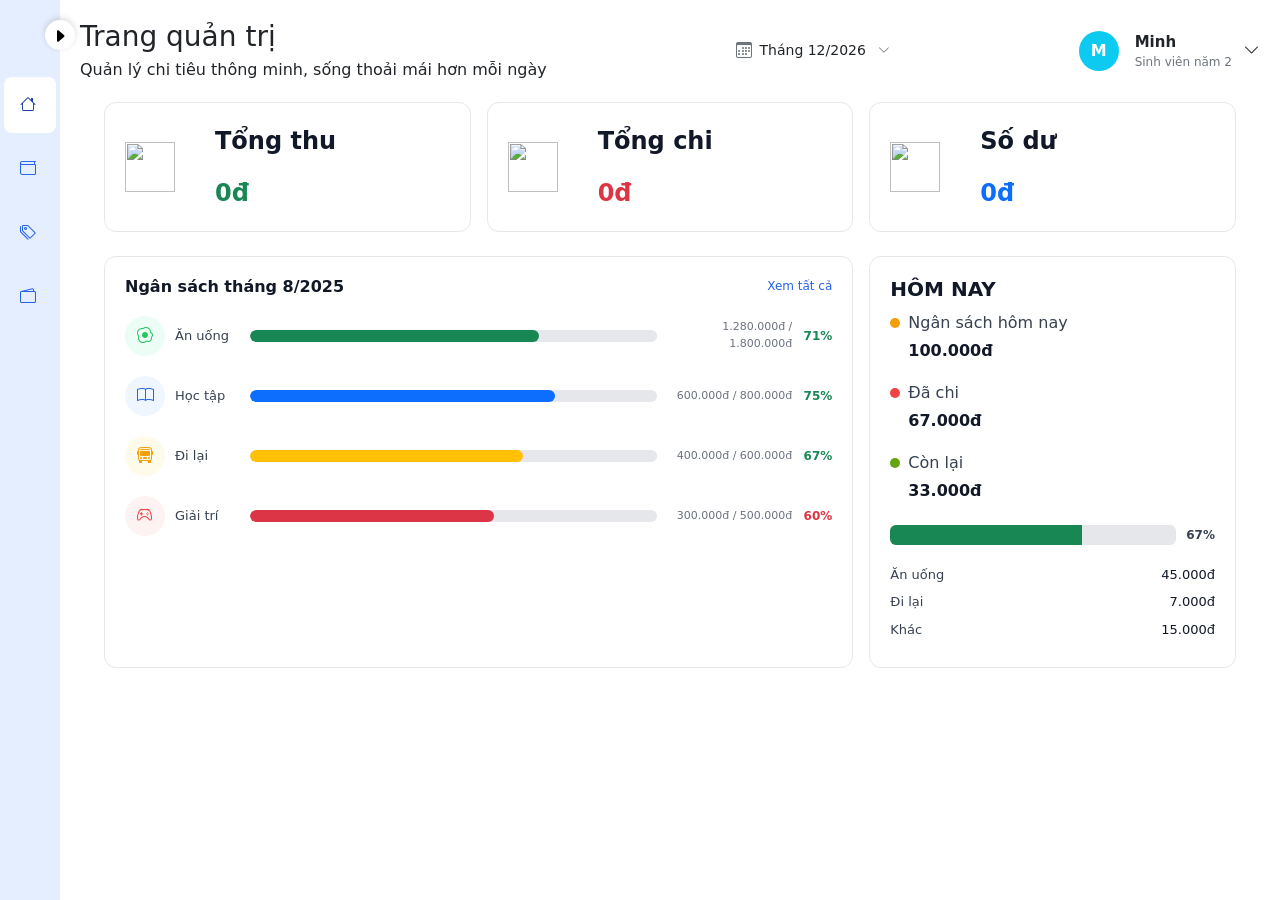
==== index.html @ 68b9fae6 "fix index" ====
<!doctype html>

<html lang="en">

<head>
    <meta charset="UTF-8" />
    <meta name="viewport" content="width=device-width, initial-scale=1" />
    <link href="https://cdn.jsdelivr.net/npm/bootstrap@5.3.8/dist/css/bootstrap.min.css" rel="stylesheet" />
    <link rel="stylesheet" href="https://cdn.jsdelivr.net/npm/bootstrap-icons@1.11.1/font/bootstrap-icons.css" />
    <link rel="stylesheet" href="./css/sidebar.css" />
    <link rel="stylesheet" href="./css/dashboard.css" />
    <meta name="description" content="quản lý giao dịch" />
    <title>Quản lý chi tiêu</title>
</head>

<body>
    <div class="d-flex">
        <nav class="sidebar collapsed d-flex flex-column flex-shrink-0 position-fixed">
            <button class="toggle-btn" onclick="toggleSidebar()">
                <i class="bi bi-caret-left-fill"></i>
            </button>

            <div class="p-4">
                <h4 class="logo-text fw-bold mb-0">Finora</h4>
            </div>

            <div class="nav flex-column">
                <a href="index.html" class="sidebar-link active text-decoration-none p-3">
                    <i class="bi bi-house me-3"></i>
                    <span class="hide-on-collapse">Dashboard</span>
                </a>
                <a href="transactionControl.html" class="sidebar-link text-decoration-none p-3">
                    <i class="bi bi-wallet me-3"></i>
                    <span class="hide-on-collapse">Chi tiêu</span>
                </a>
                <a href="cagetoriesControl.html" class="sidebar-link text-decoration-none p-3">
                    <i class="bi bi-tags me-3"></i>
                    <span class="hide-on-collapse">Danh mục</span>
                </a>

                <a href="budget.html" class="sidebar-link text-decoration-none p-3">
                    <i class="bi bi-wallet2 me-3"></i>
                    <span class="hide-on-collapse">Ngân sách</span>
                </a>
            </div>
        </nav>

        <div class="main-content flex-grow-1">
            <div class="header d-flex justify-content-between w-100 align-items-center">
                <div class="header-left">
                    <h3 class="mb-1">Trang quản trị</h3>

                    <p class="mb-0">
                        Quản lý chi tiêu thông minh, sống thoải mái hơn mỗi ngày
                    </p>
                </div>
                <div class="position-relative">
                    <button type="button" id="monthPickerBtn"
                        class="btn date-picker-btn d-flex align-items-center rounded-3 px-3 py-2">
                        <i class="bi bi-calendar3 me-2 text-secondary"></i>

                        <span id="monthPickerText" class="me-2" style="font-size: 14px">
                            Tháng 08/2025
                        </span>

                        <i class="bi bi-chevron-down ms-1 text-secondary" style="font-size: 12px"></i>
                    </button>

                    <input type="month" id="monthPicker" class="position-absolute"
                        style="width: 1px; height: 1px; opacity: 0; pointer-events: none" />
                </div>
                <div class="dropdown-toggle user-info d-flex align-items-center gap-2" style="cursor: pointer"
                    data-bs-toggle="dropdown" aria-expanded="false">
                    <div class="avatar-circle me-2">M</div>

                    <div class="user-info d-none d-md-block pe-1">
                        <p class="user-name">Minh</p>
                        <p class="user-role">Sinh viên năm 2</p>
                    </div>

                    <i class="bi bi-chevron-down user-arrow"></i>
                </div>

                <ul class="dropdown-menu dropdown-menu-end shadow-sm border-0">
                    <li><a class="dropdown-item" href="#">Thông tin cá nhân</a></li>
                    <li><a class="dropdown-item text-danger" href="#">Đăng xuất</a></li>
                </ul>
            </div>

            <div class="dashboard-content">
                <div class="row g-3 mb-4">
                    <!-- Card 1 -->
                    <div class="col-12 col-md-6 col-xl-4">
                        <div class="stat-card d-flex align-items-center">
                            <img src="./images/thu.png" alt="" />
                            <div class="stat-value d-flex flex-column align-items-start gap-3">
                                <div>Tổng thu</div>
                                <div id="totalIncome" class="text-success">12.500.000đ</div>
                            </div>
                        </div>
                    </div>

                    <!-- Card 2 -->
                    <div class="col-12 col-md-6 col-xl-4">
                        <div class="stat-card d-flex align-items-center">
                            <img src="./images/chi.png" alt="" />

                            <div class="stat-value d-flex flex-column align-items-start gap-3">
                                <div>Tổng chi</div>
                                <div id="totalExpense" class="text-danger">8.250.000đ</div>
                            </div>
                        </div>
                    </div>

                    <!-- Card 3 -->
                    <div class="col-12 col-md-6 col-xl-4">
                        <div class="stat-card d-flex align-items-center">
                            <img src="./images/du.png" alt="" />
                            <div class="stat-value d-flex flex-column align-items-start gap-3">
                                <div>Số dư</div>
                                <div id="balance" class="text-primary">4.250.000đ</div>
                            </div>
                        </div>
                    </div>
                </div>

                <div class="row g-3">
                    <div class="col-12 col-lg-8">
                        <div class="dashboard-card">
                            <div class="card-heading d-flex justify-content-between align-items-center">
                                <h5>Ngân sách tháng 8/2025</h5>
                                <a href="#">Xem tất cả</a>
                            </div>
                            <div class="budget-item">
                                <div class="budget-icon food">
                                    <i class="bi bi-egg-fried"></i>
                                </div>

                                <span class="budget-name">Ăn uống</span>

                                <div class="progress budget-progress">
                                    <div class="progress-bar bg-success" style="width: 71%"></div>
                                </div>

                                <span class="budget-money"> 1.280.000đ / 1.800.000đ </span>

                                <span class="budget-percent text-success"> 71% </span>
                            </div>

                            <!-- Học tập -->
                            <div class="budget-item">
                                <div class="budget-icon study">
                                    <i class="bi bi-book"></i>
                                </div>

                                <span class="budget-name">Học tập</span>

                                <div class="progress budget-progress">
                                    <div class="progress-bar bg-primary" style="width: 75%"></div>
                                </div>

                                <span class="budget-money"> 600.000đ / 800.000đ </span>

                                <span class="budget-percent text-success"> 75% </span>
                            </div>

                            <!-- Đi lại -->
                            <div class="budget-item">
                                <div class="budget-icon transport">
                                    <i class="bi bi-bus-front"></i>
                                </div>

                                <span class="budget-name">Đi lại</span>

                                <div class="progress budget-progress">
                                    <div class="progress-bar bg-warning" style="width: 67%"></div>
                                </div>

                                <span class="budget-money"> 400.000đ / 600.000đ </span>

                                <span class="budget-percent text-success"> 67% </span>
                            </div>

                            <!-- Giải trí -->
                            <div class="budget-item">
                                <div class="budget-icon entertainment">
                                    <i class="bi bi-controller"></i>
                                </div>

                                <span class="budget-name">Giải trí</span>

                                <div class="progress budget-progress">
                                    <div class="progress-bar bg-danger" style="width: 60%"></div>
                                </div>

                                <span class="budget-money"> 300.000đ / 500.000đ </span>

                                <span class="budget-percent text-danger"> 60% </span>
                            </div>
                        </div>
                    </div>
                    <div class="col-12 col-lg-4">
                        <div class="dashboard-card today-card">
                            <h5 class="card-title">HÔM NAY</h5>

                            <!-- Ngân sách -->
                            <div class="today-stat">
                                <div class="today-label">
                                    <span class="today-dot budget-dot"></span>
                                    <span>Ngân sách hôm nay</span>
                                </div>

                                <strong>100.000đ</strong>
                            </div>

                            <!-- Đã chi -->
                            <div class="today-stat">
                                <div class="today-label">
                                    <span class="today-dot spent-dot"></span>
                                    <span>Đã chi</span>
                                </div>

                                <strong>67.000đ</strong>
                            </div>

                            <!-- Còn lại -->
                            <div class="today-stat">
                                <div class="today-label">
                                    <span class="today-dot remain-dot"></span>
                                    <span>Còn lại</span>
                                </div>

                                <strong>33.000đ</strong>
                            </div>

                            <!-- Progress -->
                            <div class="today-progress-wrapper">
                                <div class="progress today-progress">
                                    <div class="progress-bar bg-success" style="width: 67%"></div>
                                </div>

                                <span>67%</span>
                            </div>

                            <!-- Chi tiết -->
                            <div class="today-details">
                                <div>
                                    <span>Ăn uống</span>
                                    <strong>45.000đ</strong>
                                </div>

                                <div>
                                    <span>Đi lại</span>
                                    <strong>7.000đ</strong>
                                </div>

                                <div>
                                    <span>Khác</span>
                                    <strong>15.000đ</strong>
                                </div>
                            </div>
                        </div>
                    </div>
                </div>
            </div>
        </div>
    </div>

    <script src="./js/dashboard.js"></script>
    <script src="https://cdn.jsdelivr.net/npm/bootstrap@5.3.8/dist/js/bootstrap.bundle.min.js"></script>
    <script src="./js/sidebar.js"></script>
</body>

</html>
---- css/sidebar.css ----
:root {
    --sidebar-width: 280px;
    --sidebar-width-collapsed: 60px;
}

*{
    margin:0;
    padding:0;
    box-sizing:border-box;
}

body {
    overflow-x: hidden;
}


/*sidebar css*/
.sidebar {
    width: var(--sidebar-width);
    height: 100vh;
    background: #E5EEFF;
    transition: all 0.3s ease;
}

.sidebar.collapsed {
    width: var(--sidebar-width-collapsed);
}

.sidebar-link {
    color: #2563EB;
    transition: all 0.2s ease;
    border-radius: 8px;
    margin: 4px 16px;
    white-space: nowrap;
    overflow: hidden;
}

.sidebar-link:hover {
    color: black;
}

.sidebar-link.active {
    color: #1E40AF;
    background: white;
}

.logo-text {
    background: linear-gradient(45deg, #6b8cff, #8b9fff);
    -webkit-background-clip: text;
    -webkit-text-fill-color: transparent;
    transition: opacity 0.3s ease;
}


.main-content {
    margin-left: var(--sidebar-width);
    min-height: 100vh;
    padding: 20px;
    transition: all 0.3s ease;
}

.collapsed~.main-content {
    margin-left: var(--sidebar-width-collapsed);
}

.toggle-btn {
    position: absolute;
    right: -15px;
    top: 20px;
    background: white;
    border-radius: 50%;
    width: 30px;
    height: 30px;
    border: none;
    box-shadow: 0 2px 6px rgba(0, 0, 0, 0.15);
    z-index: 100;
    cursor: pointer;
    transition: transform 0.3s ease;
}

.collapsed .toggle-btn {
    transform: rotate(180deg);
}

.collapsed .hide-on-collapse {
    opacity: 0;
    display:none;
}

.collapsed .logo-text {
    opacity: 0;
}

.collapsed .sidebar-link {
    padding: 1rem !important;
    margin:  0 4px 8px;
}

.collapsed .sidebar-link i {
    margin: 0 !important;
}

/*Header css*/
.header{
    margin-bottom:20px;
}
.avatar-circle { 
    width: 40px; 
    height: 40px; 
    background-color: var(--bs-info); 
    color: white; 
    border-radius: 50%; 
    display: flex; 
    align-items: center; 
    justify-content: center; 
    font-weight: 600; 
    font-size: 16px; 
}

.user-info { 
    text-align: left; 
    line-height: 1.5; 
}
.user-name { 
    font-weight: 600; 
    font-size: 15px; 
    margin: 0; 
    color: var(--bs-dark);
}
.user-role { 
    font-size: 12px; 
    color: var(--bs-secondary); 
    margin: 0; 
}

.dropdown-toggle::after{
    display:none !important;
}
---- css/dashboard.css ----
.dashboard-content {
    padding: 0 24px 24px;
}

.stat-card {
    background: #fff;
    border: 1px solid #E5E7EB;
    border-radius: 12px;
    padding: 20px;
    height: 100%;
    gap:40px;
}

.stat-card img{
    width:50px;
    height:50px;    
}

.stat-value {
    font-size: 24px;
    font-weight: 700;
    color: #111827;
}

/* .stat-description {
    margin-top: 8px;
    font-size: 12px;
    color: #9CA3AF;
} */


.dashboard-content {
    padding: 0 24px 24px;
}

.dashboard-card {
    background: #ffffff;
    border: 1px solid #E5E7EB;
    border-radius: 12px;
    padding: 20px;
    height: 100%;
}

/* =========================
   Card heading
========================= */

.card-heading h5 {
    margin: 0;
    font-size: 16px;
    font-weight: 600;
    color: #111827;
}

.card-heading a {
    font-size: 12px;
    color: #2563EB;
    text-decoration: none;
}

.card-heading a:hover {
    color: #1D4ED8;
}


/* =========================
   Budget
========================= */

.budget-item {
    display: flex;
    align-items: center;
    gap: 10px;
    margin-top: 20px;
}

.budget-icon {
    width: 40px;
    height: 40px;

    flex-shrink: 0;

    display: flex;
    align-items: center;
    justify-content: center;

    border-radius: 50%;
}

.food {
    background: #ECFDF5;
    color: #22C55E;
}

.study {
    background: #EFF6FF;
    color: #2563EB;
}

.transport {
    background: #FFFBEB;
    color: #F59E0B;
}

.entertainment {
    background: #FEF2F2;
    color: #EF4444;
}

.budget-name {
    width: 65px;
    flex-shrink: 0;

    font-size: 13px;
    color: #374151;
}

.budget-progress {
    flex: 1;
    height: 12px;

    background: #E5E7EB;
    border-radius: 10px;
}

.budget-progress .progress-bar {
    border-radius: 10px;
}

.budget-money {
    width: 125px;
    flex-shrink: 0;

    font-size: 11px;
    color: #6B7280;
    text-align: right;
}

.budget-percent {
    width: 30px;
    flex-shrink: 0;

    font-size: 12px;
    font-weight: 600;
    text-align: right;
}


/* =========================
   Today
========================= */

.today-card .card-title {
    margin-bottom: 10px;

    font-size: 20px;
    font-weight: 700;
    color: #111827;
}

.today-stat {
    margin-bottom: 18px;
}

.today-label {
    display: flex;
    align-items: center;
    gap: 8px;

    font-size: 16px;
    color: #374151;
}

.today-stat strong {
    display: block;

    margin-top: 4px;
    margin-left: 18px;

    font-size: 16px;
    color: #111827;
}

.today-dot {
    width: 10px;
    height: 10px;
    border-radius: 50%;
    flex-shrink: 0;
}

.budget-dot {
    background: #F59E0B;
}

.spent-dot {
    background: #EF4444;
}

.remain-dot {
    background: #65A30D;
}


/* =========================
   Today progress
========================= */

.today-progress-wrapper {
    display: flex;
    align-items: center;
    gap: 10px;

    margin-top: 22px;
}

.today-progress {
    flex: 1;
    height: 20px;

    background: #E5E7EB;
}

.today-progress .progress-bar {
    border-radius: 0;
}

.today-progress-wrapper > span {
    font-size: 12px;
    font-weight: 600;
    color: #374151;
}


/* =========================
   Today details
========================= */

.today-details {
    margin-top: 20px;
}

.today-details > div {
    display: flex;
    justify-content: space-between;

    margin-bottom: 8px;

    font-size: 13px;
}

.today-details span {
    color: #374151;
}

.today-details strong {
    font-weight: 500;
    color: #111827;
}
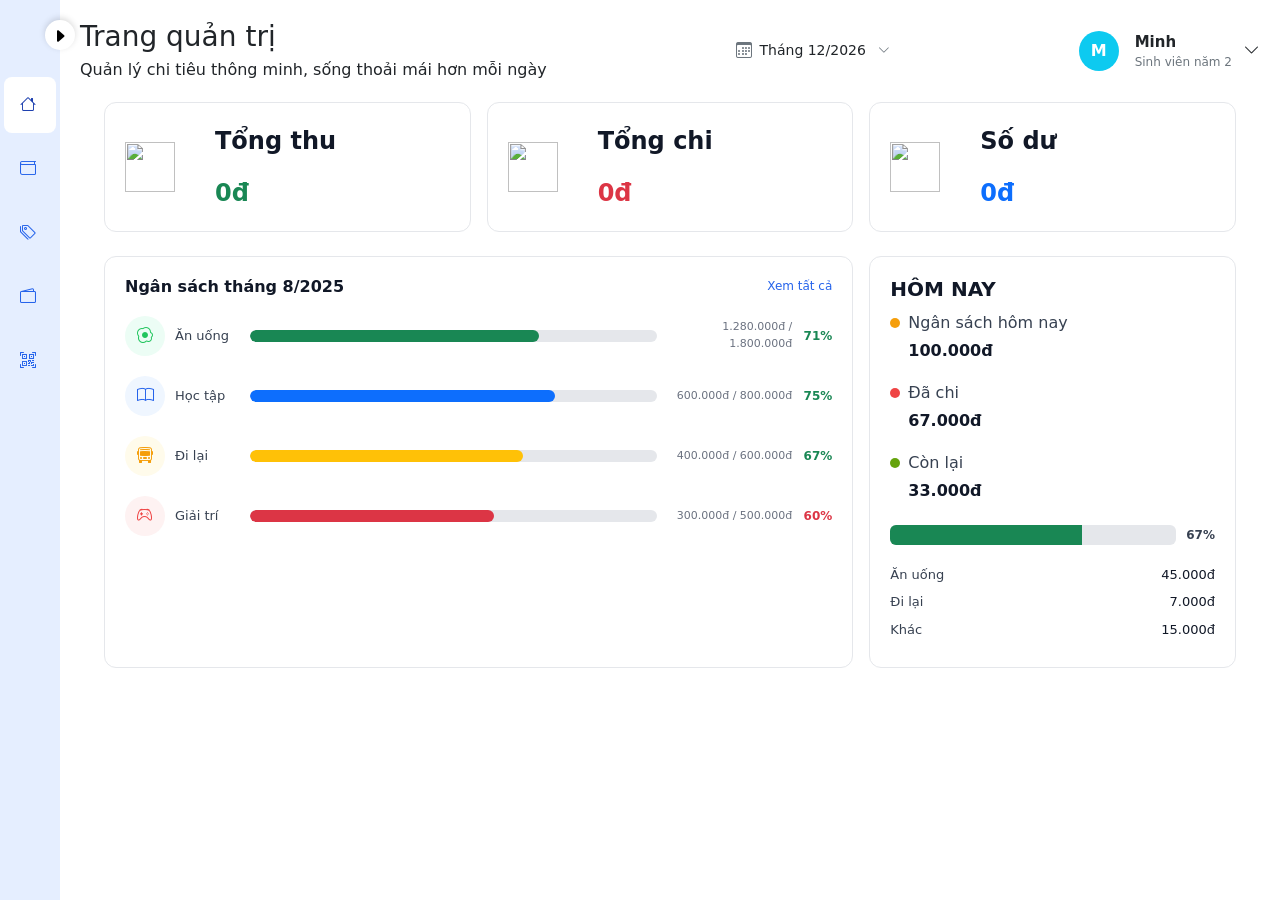
==== commit 7f4a332d: "Add QR code functionality and profile page - Created a new CSS file for QR code styling. - Added a Q" ====
--- a/index.html
+++ b/index.html
@@ -42,6 +42,10 @@
                     <i class="bi bi-wallet2 me-3"></i>
                     <span class="hide-on-collapse">Ngân sách</span>
                 </a>
+                <a href="qr.html" class="sidebar-link text-decoration-none p-3">
+                    <i class="bi bi-qr-code-scan me-3"></i>
+                    <span class="hide-on-collapse">Mã QR</span>
+                </a>
             </div>
         </nav>
 
--- a/css/sidebar.css
+++ b/css/sidebar.css
@@ -10,14 +10,30 @@
 }
 
 body {
-    overflow-x: hidden;
-}
-
-
-/*sidebar css*/
+    overflow-x: clip;
+}
+
+.modal-backdrop {
+    position: fixed !important;
+    top: 0 !important;
+    left: 0 !important;
+    width: 100vw !important;
+    height: 100vh !important;
+    z-index: 1040 !important;
+}
+
+.modal {
+    position: fixed !important;
+    top: 0 !important;
+    left: 0 !important;
+    width: 100vw !important;
+    height: 100vh !important;
+    z-index: 1055 !important;
+}
+
 .sidebar {
     width: var(--sidebar-width);
-    height: 100vh;
+    height: 100%;
     background: #E5EEFF;
     transition: all 0.3s ease;
 }
@@ -100,7 +116,6 @@
     margin: 0 !important;
 }
 
-/*Header css*/
 .header{
     margin-bottom:20px;
 }
@@ -135,4 +150,135 @@
 
 .dropdown-toggle::after{
     display:none !important;
+}
+
+@media (max-width: 767.98px) {
+    :root {
+        --topbar-height: 60px;
+    }
+    .sidebar {
+        position: fixed !important;
+        top: 0;
+        left: 0;
+        width: 100% !important;
+        height: var(--topbar-height) !important;
+        flex-direction: row !important;
+        align-items: center;
+        z-index: 1000;
+        overflow: hidden;
+        padding: 0 8px;
+        box-shadow: 0 2px 8px rgba(0, 0, 0, 0.1);
+    }
+    .sidebar.collapsed {
+        width: 100% !important;
+        height: var(--topbar-height) !important;
+    }
+    .sidebar > div:first-of-type {
+        padding: 0 8px !important;
+        flex-shrink: 0;
+    }
+
+    .logo-text {
+        opacity: 1 !important;
+        font-size: 18px;
+    }
+    .sidebar .nav {
+        flex-direction: row !important;
+        align-items: center;
+        flex: 1;
+        flex-wrap: nowrap !important;
+        overflow-x: auto;
+        overflow-y: hidden;
+        scrollbar-width: none;
+        -ms-overflow-style: none;
+    }
+    .sidebar .nav::-webkit-scrollbar {
+        display: none;
+    }
+    .sidebar-link {
+        display: flex !important;
+        flex-direction: column !important;
+        align-items: center !important;
+        justify-content: center !important;
+        flex-wrap: nowrap !important;
+        margin: 0 2px;
+        padding: 4px 8px !important;
+        border-radius: 8px;
+        white-space: nowrap;
+        font-size: 11px;
+        line-height: 1.1;
+        min-width: unset;
+    }
+    .sidebar-link i {
+        margin: 0 0 3px 0 !important;
+        font-size: 17px !important;
+        line-height: 1 !important;
+        flex-shrink: 0;
+    }
+    .sidebar-link .hide-on-collapse,
+    .sidebar-link span {
+        font-size: 11px !important;
+        line-height: 1.1 !important;
+        text-align: center;
+    }
+    .collapsed .hide-on-collapse {
+        opacity: 1 !important;
+        display: inline-block !important;
+        font-size: 11px !important;
+        line-height: 1.1 !important;
+    }
+
+    .collapsed .logo-text {
+        opacity: 1 !important;
+    }
+
+    .collapsed .sidebar-link {
+        flex-direction: column !important;
+        align-items: center !important;
+        justify-content: center !important;
+        padding: 4px 8px !important;
+        margin: 0 2px;
+    }
+
+    .collapsed .sidebar-link i {
+        margin: 0 0 3px 0 !important;
+    }
+
+    .toggle-btn {
+        display: none !important;
+    }
+
+    .main-content {
+        margin-left: 0 !important;
+        padding-top: calc(var(--topbar-height) + 8px) !important;
+        padding-left: 0 !important;
+        padding-right: 0 !important;
+        padding-bottom: 0 !important;
+        width: 100vw;
+        max-width: 100vw;
+        overflow-x: hidden;
+    }
+
+    .collapsed ~ .main-content {
+        margin-left: 0 !important;
+    }
+
+
+    .main-area {
+        flex-direction: column !important;
+    }
+
+    .cagetoriy-area,
+    .accounts-area {
+        width: 100% !important;
+        max-width: 600px;
+        margin-left: auto !important;
+        margin-right: auto !important;
+        isolation: auto;
+        z-index: auto;
+    }
+
+    .table-responsive {
+        overflow-x: auto !important;
+    }
 }
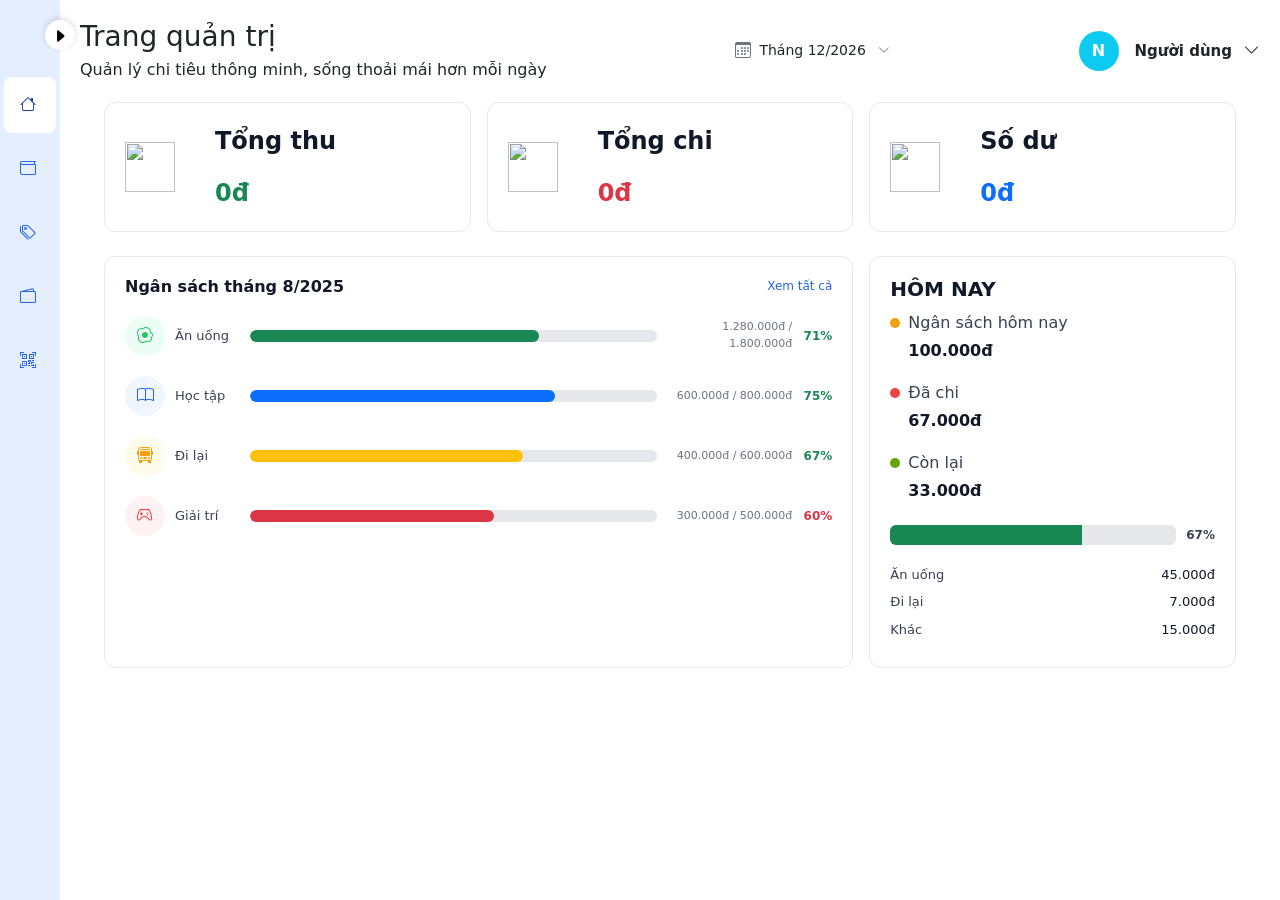
==== commit cd5a5791: "Add editable profile with shared header avatar" ====
--- a/index.html
+++ b/index.html
@@ -75,7 +75,10 @@
                 </div>
                 <div class="dropdown-toggle user-info d-flex align-items-center gap-2" style="cursor: pointer"
                     data-bs-toggle="dropdown" aria-expanded="false">
-                    <div class="avatar-circle me-2">M</div>
+                    <div class="avatar-circle me-2">
+                        <span class="avatar-initial">M</span>
+                        <img class="avatar-img d-none" alt="Avatar" />
+                    </div>
 
                     <div class="user-info d-none d-md-block pe-1">
                         <p class="user-name">Minh</p>
@@ -86,7 +89,7 @@
                 </div>
 
                 <ul class="dropdown-menu dropdown-menu-end shadow-sm border-0">
-                    <li><a class="dropdown-item" href="#">Thông tin cá nhân</a></li>
+                    <li><a class="dropdown-item" href="profile.html">Thông tin cá nhân</a></li>
                     <li><a class="dropdown-item text-danger" href="#">Đăng xuất</a></li>
                 </ul>
             </div>
--- a/css/sidebar.css
+++ b/css/sidebar.css
@@ -119,17 +119,28 @@
 .header{
     margin-bottom:20px;
 }
-.avatar-circle { 
-    width: 40px; 
-    height: 40px; 
-    background-color: var(--bs-info); 
-    color: white; 
-    border-radius: 50%; 
-    display: flex; 
-    align-items: center; 
-    justify-content: center; 
-    font-weight: 600; 
-    font-size: 16px; 
+.avatar-circle {
+    width: 40px;
+    height: 40px;
+    background-color: var(--bs-info);
+    color: white;
+    border-radius: 50%;
+    display: flex;
+    align-items: center;
+    justify-content: center;
+    font-weight: 600;
+    font-size: 16px;
+    position: relative;
+    overflow: hidden;
+}
+
+.avatar-img {
+    position: absolute;
+    inset: 0;
+    width: 100%;
+    height: 100%;
+    object-fit: cover;
+    border-radius: 50%;
 }
 
 .user-info { 
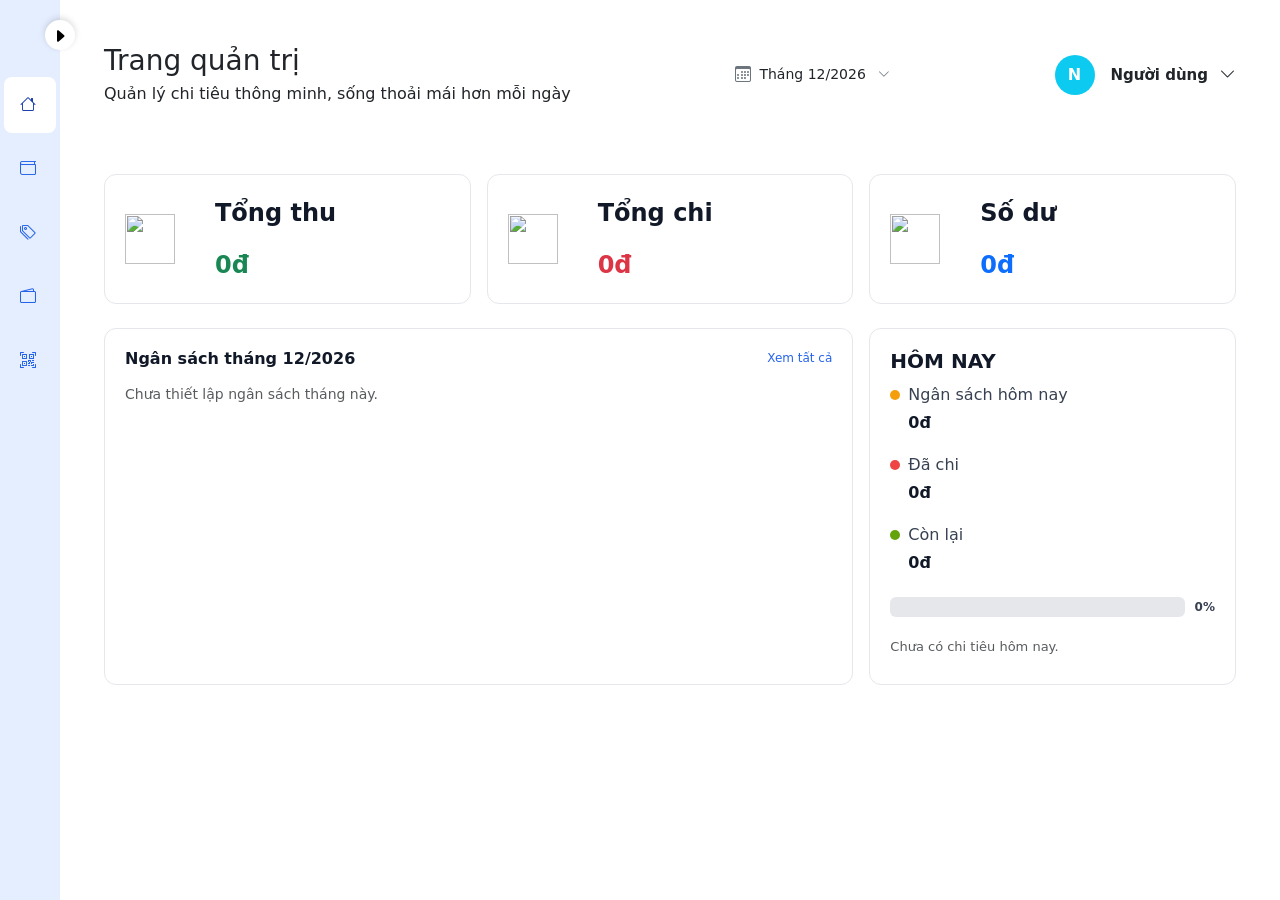
==== commit 502fbb94: "Render dashboard budgets from live data Replaced hardcoded monthly and daily budget blocks on the da" ====
--- a/index.html
+++ b/index.html
@@ -50,7 +50,7 @@
         </nav>
 
         <div class="main-content flex-grow-1">
-            <div class="header d-flex justify-content-between w-100 align-items-center">
+            <div class="header p-4 d-flex justify-content-between w-100 align-items-center">
                 <div class="header-left">
                     <h3 class="mb-1">Trang quản trị</h3>
 
@@ -94,7 +94,7 @@
                 </ul>
             </div>
 
-            <div class="dashboard-content">
+            <div class="dashboard-content p-4">
                 <div class="row g-3 mb-4">
                     <!-- Card 1 -->
                     <div class="col-12 col-md-6 col-xl-4">
@@ -135,75 +135,10 @@
                     <div class="col-12 col-lg-8">
                         <div class="dashboard-card">
                             <div class="card-heading d-flex justify-content-between align-items-center">
-                                <h5>Ngân sách tháng 8/2025</h5>
-                                <a href="#">Xem tất cả</a>
-                            </div>
-                            <div class="budget-item">
-                                <div class="budget-icon food">
-                                    <i class="bi bi-egg-fried"></i>
-                                </div>
-
-                                <span class="budget-name">Ăn uống</span>
-
-                                <div class="progress budget-progress">
-                                    <div class="progress-bar bg-success" style="width: 71%"></div>
-                                </div>
-
-                                <span class="budget-money"> 1.280.000đ / 1.800.000đ </span>
-
-                                <span class="budget-percent text-success"> 71% </span>
-                            </div>
-
-                            <!-- Học tập -->
-                            <div class="budget-item">
-                                <div class="budget-icon study">
-                                    <i class="bi bi-book"></i>
-                                </div>
-
-                                <span class="budget-name">Học tập</span>
-
-                                <div class="progress budget-progress">
-                                    <div class="progress-bar bg-primary" style="width: 75%"></div>
-                                </div>
-
-                                <span class="budget-money"> 600.000đ / 800.000đ </span>
-
-                                <span class="budget-percent text-success"> 75% </span>
-                            </div>
-
-                            <!-- Đi lại -->
-                            <div class="budget-item">
-                                <div class="budget-icon transport">
-                                    <i class="bi bi-bus-front"></i>
-                                </div>
-
-                                <span class="budget-name">Đi lại</span>
-
-                                <div class="progress budget-progress">
-                                    <div class="progress-bar bg-warning" style="width: 67%"></div>
-                                </div>
-
-                                <span class="budget-money"> 400.000đ / 600.000đ </span>
-
-                                <span class="budget-percent text-success"> 67% </span>
-                            </div>
-
-                            <!-- Giải trí -->
-                            <div class="budget-item">
-                                <div class="budget-icon entertainment">
-                                    <i class="bi bi-controller"></i>
-                                </div>
-
-                                <span class="budget-name">Giải trí</span>
-
-                                <div class="progress budget-progress">
-                                    <div class="progress-bar bg-danger" style="width: 60%"></div>
-                                </div>
-
-                                <span class="budget-money"> 300.000đ / 500.000đ </span>
-
-                                <span class="budget-percent text-danger"> 60% </span>
-                            </div>
+                                <h5 id="monthlyBudgetTitle">Ngân sách tháng</h5>
+                                <a href="budget.html">Xem tất cả</a>
+                            </div>
+                            <div id="monthlyBudgetList"></div>
                         </div>
                     </div>
                     <div class="col-12 col-lg-4">
@@ -217,7 +152,7 @@
                                     <span>Ngân sách hôm nay</span>
                                 </div>
 
-                                <strong>100.000đ</strong>
+                                <strong id="todayBudgetValue">0đ</strong>
                             </div>
 
                             <!-- Đã chi -->
@@ -227,7 +162,7 @@
                                     <span>Đã chi</span>
                                 </div>
 
-                                <strong>67.000đ</strong>
+                                <strong id="todaySpentValue">0đ</strong>
                             </div>
 
                             <!-- Còn lại -->
@@ -237,35 +172,20 @@
                                     <span>Còn lại</span>
                                 </div>
 
-                                <strong>33.000đ</strong>
+                                <strong id="todayRemainValue">0đ</strong>
                             </div>
 
                             <!-- Progress -->
                             <div class="today-progress-wrapper">
                                 <div class="progress today-progress">
-                                    <div class="progress-bar bg-success" style="width: 67%"></div>
-                                </div>
-
-                                <span>67%</span>
+                                    <div class="progress-bar bg-success" id="todayProgressBar" style="width: 0%"></div>
+                                </div>
+
+                                <span id="todayProgressPercent">0%</span>
                             </div>
 
                             <!-- Chi tiết -->
-                            <div class="today-details">
-                                <div>
-                                    <span>Ăn uống</span>
-                                    <strong>45.000đ</strong>
-                                </div>
-
-                                <div>
-                                    <span>Đi lại</span>
-                                    <strong>7.000đ</strong>
-                                </div>
-
-                                <div>
-                                    <span>Khác</span>
-                                    <strong>15.000đ</strong>
-                                </div>
-                            </div>
+                            <div class="today-details" id="todayDetailsList"></div>
                         </div>
                     </div>
                 </div>
--- a/css/dashboard.css
+++ b/css/dashboard.css
@@ -1,6 +1,4 @@
-.dashboard-content {
-    padding: 0 24px 24px;
-}
+
 
 .stat-card {
     background: #fff;
@@ -22,16 +20,8 @@
     color: #111827;
 }
 
-/* .stat-description {
-    margin-top: 8px;
-    font-size: 12px;
-    color: #9CA3AF;
-} */
-
-
-.dashboard-content {
-    padding: 0 24px 24px;
-}
+
+
 
 .dashboard-card {
     background: #ffffff;
@@ -87,26 +77,6 @@
     border-radius: 50%;
 }
 
-.food {
-    background: #ECFDF5;
-    color: #22C55E;
-}
-
-.study {
-    background: #EFF6FF;
-    color: #2563EB;
-}
-
-.transport {
-    background: #FFFBEB;
-    color: #F59E0B;
-}
-
-.entertainment {
-    background: #FEF2F2;
-    color: #EF4444;
-}
-
 .budget-name {
     width: 65px;
     flex-shrink: 0;
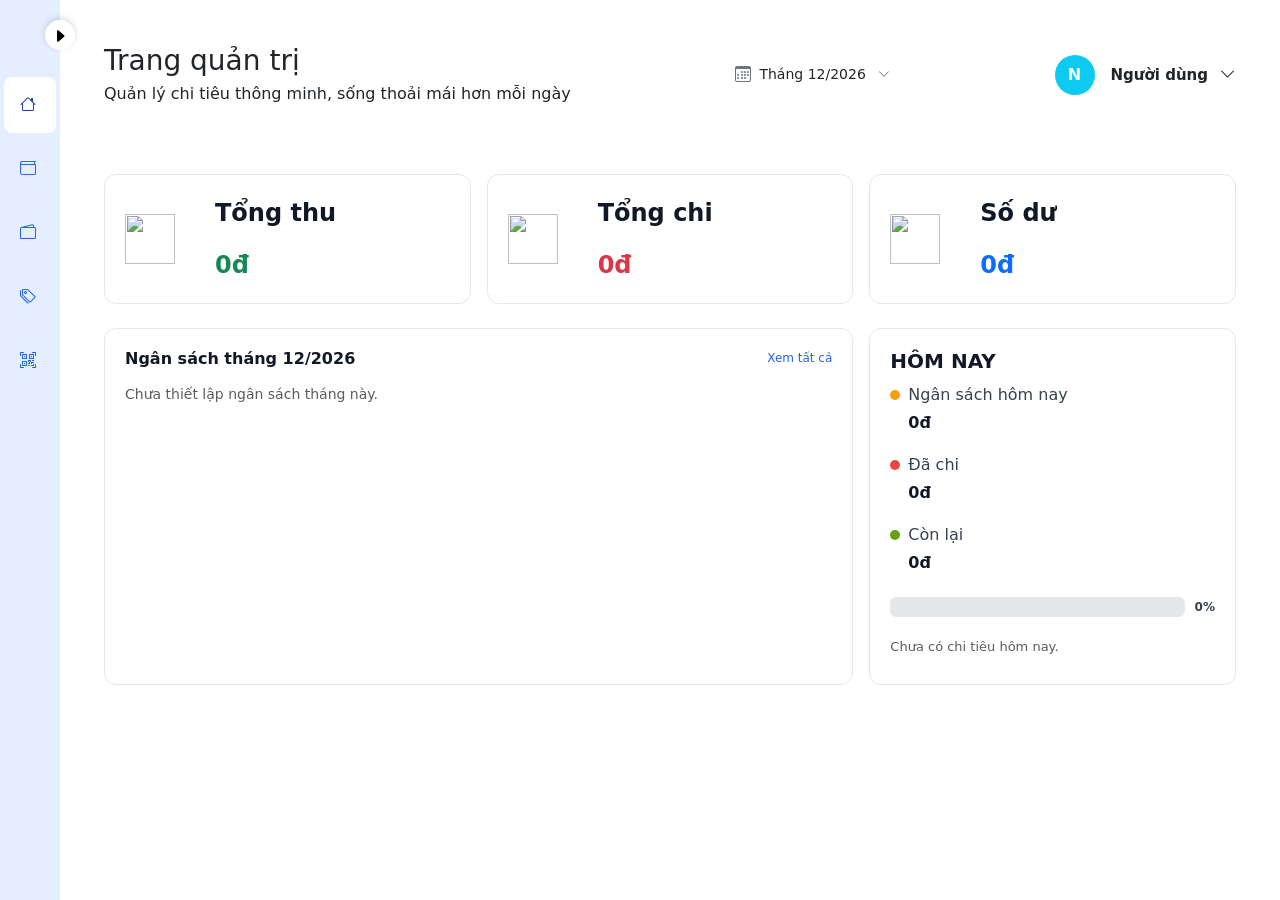
==== commit ea514a17: "fix bug" ====
--- a/index.html
+++ b/index.html
@@ -33,15 +33,17 @@
                     <i class="bi bi-wallet me-3"></i>
                     <span class="hide-on-collapse">Chi tiêu</span>
                 </a>
+                
+                <a href="budget.html" class="sidebar-link text-decoration-none p-3">
+                    <i class="bi bi-wallet2 me-3"></i>
+                    <span class="hide-on-collapse">Ngân sách</span>
+                </a>
+
                 <a href="cagetoriesControl.html" class="sidebar-link text-decoration-none p-3">
                     <i class="bi bi-tags me-3"></i>
                     <span class="hide-on-collapse">Danh mục</span>
                 </a>
 
-                <a href="budget.html" class="sidebar-link text-decoration-none p-3">
-                    <i class="bi bi-wallet2 me-3"></i>
-                    <span class="hide-on-collapse">Ngân sách</span>
-                </a>
                 <a href="qr.html" class="sidebar-link text-decoration-none p-3">
                     <i class="bi bi-qr-code-scan me-3"></i>
                     <span class="hide-on-collapse">Mã QR</span>
